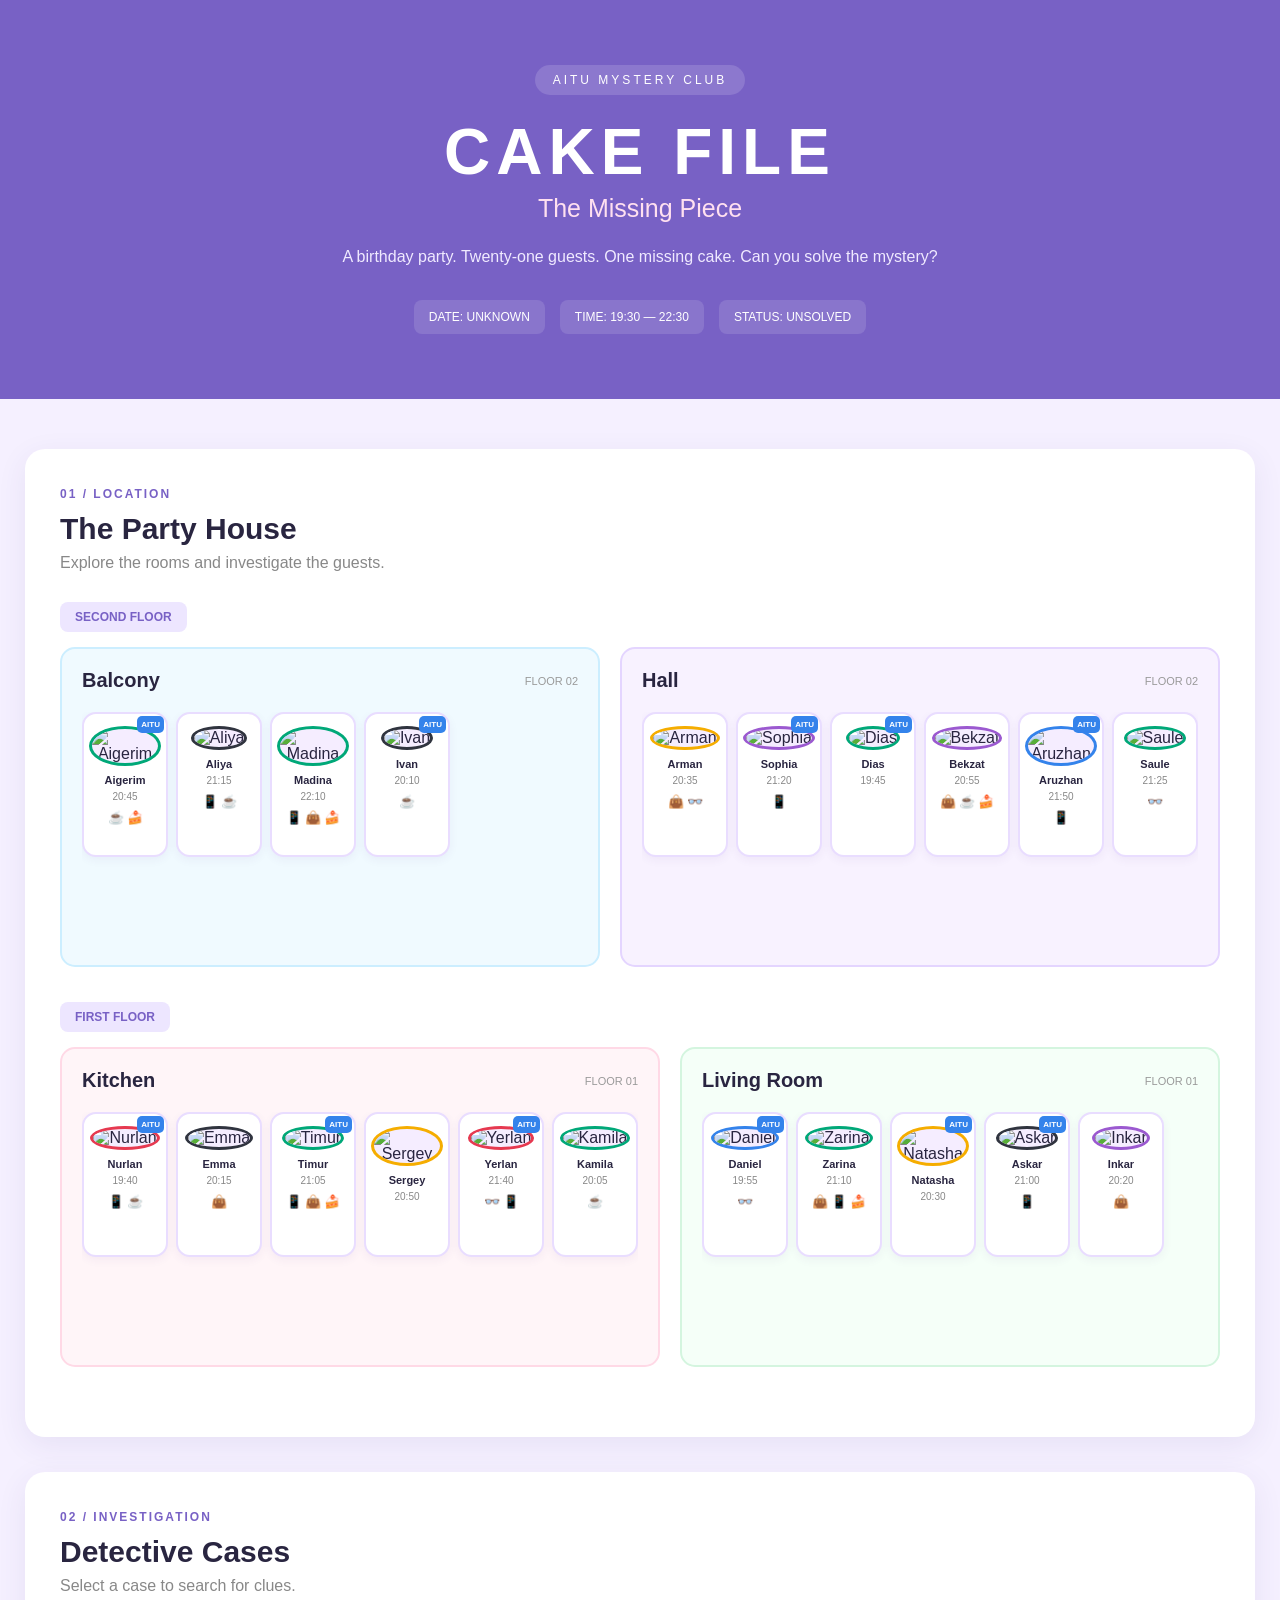
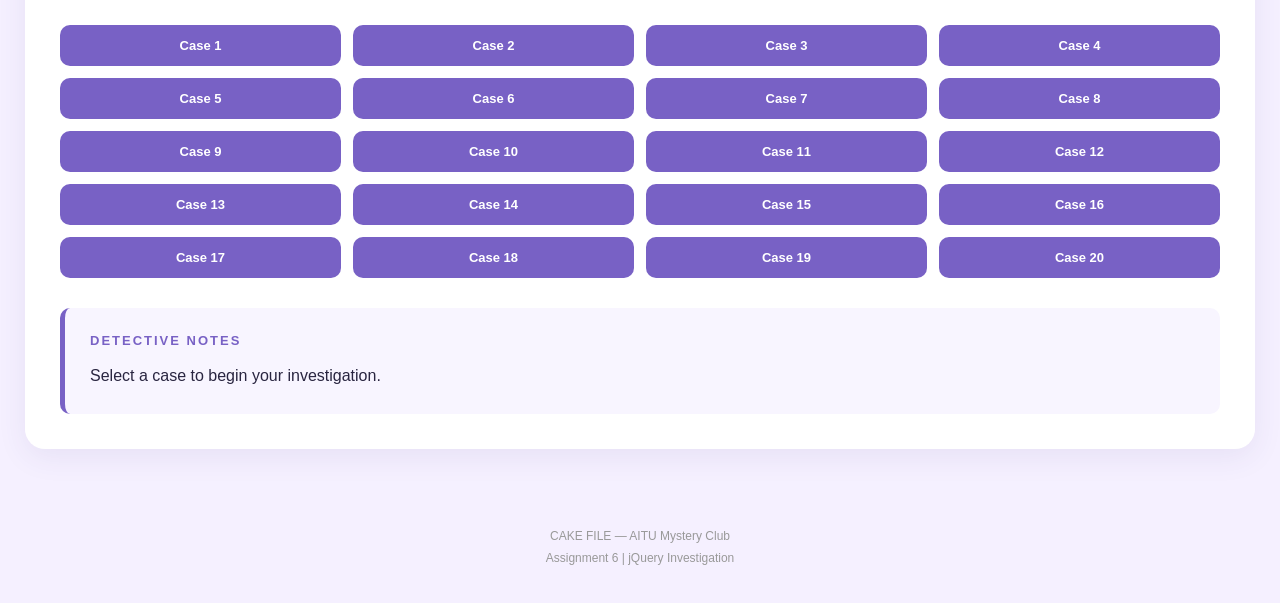
==== index.html @ b47d7466 "Add files via upload" ====
<!DOCTYPE html>
<html lang="en">
<head>
    <meta charset="UTF-8">
    <meta name="viewport" content="width=device-width, initial-scale=1.0">

    <title>CAKE FILE — Anime Mystery</title>

    <link rel="stylesheet" href="style.css">

    <script src="https://code.jquery.com/jquery-3.7.1.min.js"></script>
    <script src="script.js" defer></script>
</head>

<body>

    <header class="main-header">
        <div class="header-content">
            <span class="case-label">AITU MYSTERY CLUB</span>

            <h1>CAKE FILE</h1>

            <p class="subtitle">The Missing Piece</p>

            <p class="description">
                A birthday party. Twenty-one guests. One missing cake.
                Can you solve the mystery?
            </p>

            <div class="case-info">
                <span>DATE: UNKNOWN</span>
                <span>TIME: 19:30 — 22:30</span>
                <span>STATUS: UNSOLVED</span>
            </div>
        </div>
    </header>

    <main>

        <section class="house">

            <div class="section-heading">
                <span class="section-number">01 / LOCATION</span>
                <h2>The Party House</h2>
                <p>Explore the rooms and investigate the guests.</p>
            </div>

            <div class="floor" id="floor2">

                <div class="floor-label">SECOND FLOOR</div>

                <div class="rooms">

                    <div class="room balcony" id="balcony">
                        <div class="room-header">
                            <h3>Balcony</h3>
                            <span>FLOOR 02</span>
                        </div>
                        <div class="guests"></div>
                    </div>

                    <div class="room hall" id="hall">
                        <div class="room-header">
                            <h3>Hall</h3>
                            <span>FLOOR 02</span>
                        </div>
                        <div class="guests"></div>
                    </div>

                </div>
            </div>

            <div class="floor" id="floor1">

                <div class="floor-label">FIRST FLOOR</div>

                <div class="rooms">

                    <div class="room kitchen" id="kitchen">
                        <div class="room-header">
                            <h3>Kitchen</h3>
                            <span>FLOOR 01</span>
                        </div>
                        <div class="guests"></div>
                    </div>

                    <div class="room living" id="living">
                        <div class="room-header">
                            <h3>Living Room</h3>
                            <span>FLOOR 01</span>
                        </div>
                        <div class="guests"></div>
                    </div>

                </div>
            </div>

        </section>

        <section class="investigation">

            <div class="section-heading">
                <span class="section-number">02 / INVESTIGATION</span>
                <h2>Detective Cases</h2>
                <p>Select a case to search for clues.</p>
            </div>

            <div id="caseButtons"></div>

            <div class="detective-notes">
                <h3>DETECTIVE NOTES</h3>

                <div id="result">
                    Select a case to begin your investigation.
                </div>
            </div>

        </section>

    </main>

    <footer>
        <p>CAKE FILE — AITU Mystery Club</p>
        <p>Assignment 6 | jQuery Investigation</p>
    </footer>

</body>
</html>
---- style.css ----
* {
    margin: 0;
    padding: 0;
    box-sizing: border-box;
}

body {
    font-family: Arial, sans-serif;
    background: #f5f0ff;
    color: #292540;
}

/* HEADER */

.main-header {
    background: #7861c5;
    color: white;
    text-align: center;
    padding: 65px 20px;
}

.header-content {
    max-width: 900px;
    margin: auto;
}

.case-label {
    display: inline-block;
    background: #ffffff25;
    padding: 8px 18px;
    border-radius: 20px;
    font-size: 12px;
    letter-spacing: 3px;
}

.main-header h1 {
    font-size: 64px;
    margin-top: 20px;
    letter-spacing: 6px;
}

.subtitle {
    font-size: 25px;
    margin-top: 5px;
    color: #ffe0f0;
}

.description {
    margin-top: 20px;
    line-height: 1.7;
    color: #f0eaff;
}

.case-info {
    display: flex;
    justify-content: center;
    flex-wrap: wrap;
    gap: 15px;
    margin-top: 30px;
}

.case-info span {
    background: #ffffff20;
    padding: 10px 15px;
    border-radius: 8px;
    font-size: 12px;
}

/* MAIN */

main {
    max-width: 1300px;
    margin: 50px auto;
    padding: 0 25px;
}

.house,
.investigation {
    background: white;
    padding: 35px;
    border-radius: 20px;
    box-shadow: 0 8px 30px rgba(70, 45, 130, 0.08);
    margin-bottom: 35px;
}

/* SECTION HEADINGS */

.section-heading {
    margin-bottom: 30px;
}

.section-number {
    color: #7861c5;
    font-size: 12px;
    font-weight: bold;
    letter-spacing: 2px;
}

.section-heading h2 {
    font-size: 30px;
    margin-top: 10px;
}

.section-heading p {
    color: #888;
    margin-top: 8px;
}

/* FLOORS */

.floor {
    margin-bottom: 35px;
}

.floor-label {
    background: #ede6ff;
    color: #7861c5;
    display: inline-block;
    padding: 8px 15px;
    border-radius: 8px;
    font-weight: bold;
    font-size: 12px;
    margin-bottom: 15px;
}

.rooms {
    display: grid;
    grid-template-columns: 1fr 1fr;
    gap: 20px;
}

/* ROOMS */

.room {
    border: 2px solid #eee;
    border-radius: 15px;
    min-height: 260px;
    padding: 20px;
}

.balcony {
    background: #f0faff;
    border-color: #cceeff;
}

.hall {
    background: #f8f2ff;
    border-color: #e4d5ff;
}

.kitchen {
    background: #fff5f8;
    border-color: #ffd9e6;
}

.living {
    background: #f5fff8;
    border-color: #d4f5df;
}

.room-header {
    display: flex;
    justify-content: space-between;
    align-items: center;
    margin-bottom: 20px;
}

.room-header h3 {
    font-size: 20px;
}

.room-header span {
    font-size: 11px;
    color: #999;
}

.guests {
    display: flex;
    flex-wrap: wrap;
    justify-content: center;
    gap: 12px;
}

/* INVESTIGATION */

#caseButtons {
    display: grid;
    grid-template-columns: repeat(4, 1fr);
    gap: 12px;
}

button {
    padding: 13px;
    border: none;
    border-radius: 10px;
    background: #7861c5;
    color: white;
    cursor: pointer;
    font-size: 13px;
    font-weight: bold;
}

button:hover {
    background: #6046ae;
}

/* DETECTIVE NOTES */

.detective-notes {
    margin-top: 30px;
    background: #f8f5ff;
    border-left: 5px solid #7861c5;
    border-radius: 10px;
    padding: 25px;
}

.detective-notes h3 {
    font-size: 13px;
    letter-spacing: 2px;
    color: #7861c5;
    margin-bottom: 15px;
}

#result {
    line-height: 1.6;
}

/* FOOTER */

footer {
    text-align: center;
    padding: 30px;
    color: #999;
    font-size: 12px;
}

footer p {
    margin-bottom: 8px;
}

/* RESPONSIVE */

@media (max-width: 768px) {
    .rooms {
        grid-template-columns: 1fr;
    }

    #caseButtons {
        grid-template-columns: repeat(2, 1fr);
    }

    .main-header h1 {
        font-size: 42px;
    }

    .house,
    .investigation {
        padding: 20px;
    }
}

/* ANIME CHARACTER CARDS */

.guest {
    width: 78px;
    flex-shrink: 0;
    background: white;
    border: 2px solid #e9ddff;
    border-radius: 14px;
    padding: 12px 8px;
    text-align: center;
    cursor: pointer;
    box-shadow: 0 3px 10px rgba(80, 50, 140, 0.06);
}

.guest img {
    width: 65px;
    height: 65px;
    border-radius: 50%;
    background: #f5edff;
    border: 3px solid #bca8ef;
    object-fit: cover;
}

.guest-name {
    font-size: 12px;
    font-weight: bold;
    margin-top: 8px;
    color: #292540;
}

/* MORE SPACE FOR CHARACTERS */

.room {
    min-height: 320px;
}

.guests {
    display: flex;
    flex-wrap: nowrap;
    justify-content: flex-start;
    align-items: flex-start;
    gap: 8px;
    overflow-x: auto;
    padding-bottom: 10px;
}

/* GUEST INFORMATION */

.guest {
    position: relative;
    width: 86px;
    min-height: 145px;
    padding: 12px 5px;
    flex-shrink: 0;
}

.guest img {
    width: 55px;
    height: 55px;
}

.guest-name {
    font-size: 11px;
}

.guest-time {
    margin-top: 5px;
    font-size: 10px;
    color: #888;
}

.guest-items {
    display: flex;
    justify-content: center;
    flex-wrap: wrap;
    gap: 3px;
    margin-top: 8px;
    font-size: 13px;
}

/* CLOTHING COLORS */

.color-red img {
    border-color: #e63950;
}

.color-blue img {
    border-color: #3483eb;
}

.color-green img {
    border-color: #00a878;
}

.color-black img {
    border-color: #30343f;
}

.color-yellow img {
    border-color: #f5ad00;
}

.color-purple img {
    border-color: #9b59d0;
}

/* AITU BADGE */

.aitu-badge {
    position: absolute;
    top: 2px;
    right: 2px;
    background: #3483eb;
    color: white;
    font-size: 8px;
    font-weight: bold;
    padding: 4px;
    border-radius: 5px;
}

/* INVESTIGATION RESULTS */

.guest.found {
    border: 2px solid #ffb84d;
    background: #fff8e8;
    box-shadow: 0 0 12px rgba(255, 184, 77, 0.5);
}

/* FOUND ROOMS */

.room.found {
    border: 3px solid #ffb84d;
    box-shadow: 0 0 15px rgba(255, 184, 77, 0.4);
}
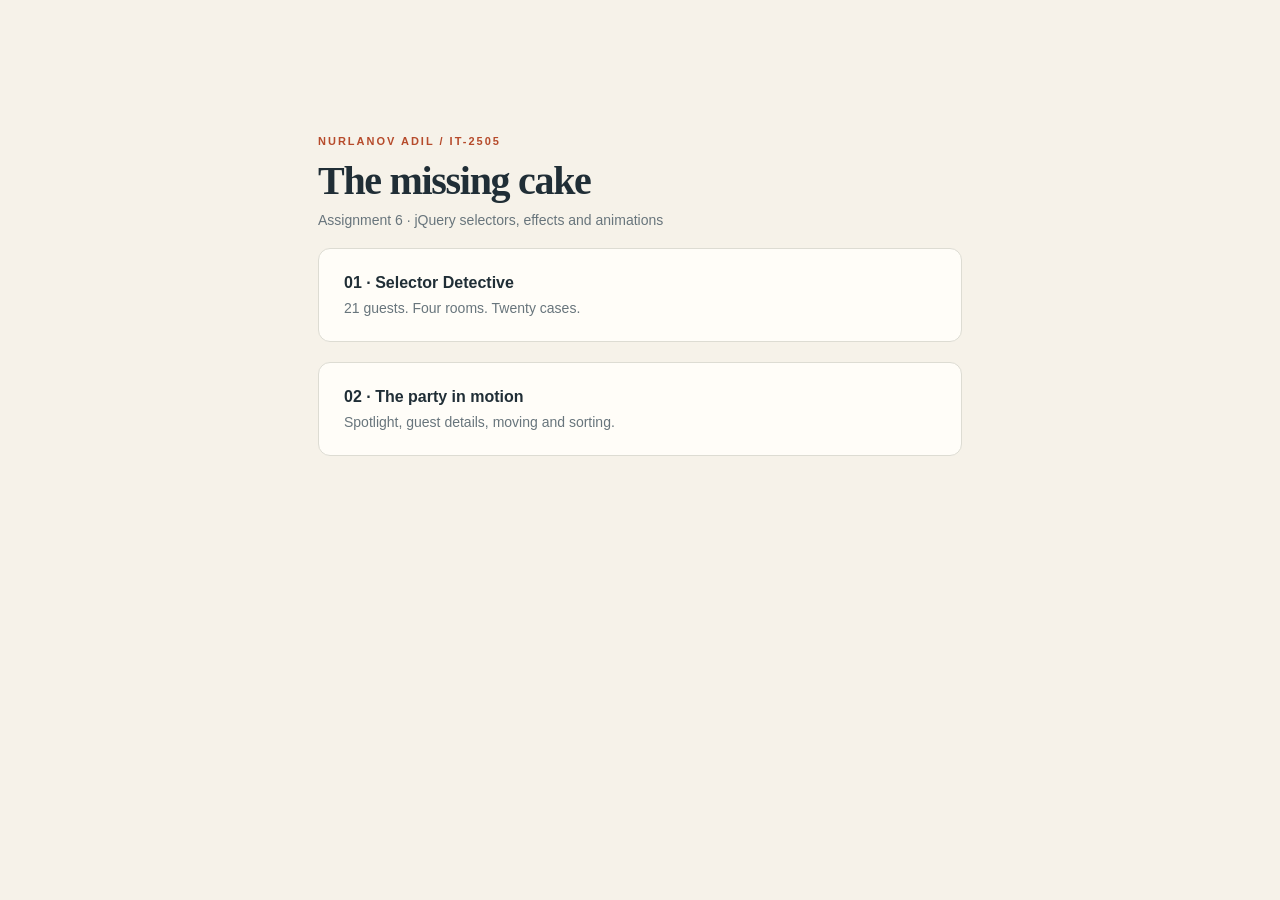
==== commit 133200aa: "Add files via upload" ====
--- a/index.html
+++ b/index.html
@@ -1,128 +1 @@
-<!DOCTYPE html>
-<html lang="en">
-<head>
-    <meta charset="UTF-8">
-    <meta name="viewport" content="width=device-width, initial-scale=1.0">
-
-    <title>CAKE FILE — Anime Mystery</title>
-
-    <link rel="stylesheet" href="style.css">
-
-    <script src="https://code.jquery.com/jquery-3.7.1.min.js"></script>
-    <script src="script.js" defer></script>
-</head>
-
-<body>
-
-    <header class="main-header">
-        <div class="header-content">
-            <span class="case-label">AITU MYSTERY CLUB</span>
-
-            <h1>CAKE FILE</h1>
-
-            <p class="subtitle">The Missing Piece</p>
-
-            <p class="description">
-                A birthday party. Twenty-one guests. One missing cake.
-                Can you solve the mystery?
-            </p>
-
-            <div class="case-info">
-                <span>DATE: UNKNOWN</span>
-                <span>TIME: 19:30 — 22:30</span>
-                <span>STATUS: UNSOLVED</span>
-            </div>
-        </div>
-    </header>
-
-    <main>
-
-        <section class="house">
-
-            <div class="section-heading">
-                <span class="section-number">01 / LOCATION</span>
-                <h2>The Party House</h2>
-                <p>Explore the rooms and investigate the guests.</p>
-            </div>
-
-            <div class="floor" id="floor2">
-
-                <div class="floor-label">SECOND FLOOR</div>
-
-                <div class="rooms">
-
-                    <div class="room balcony" id="balcony">
-                        <div class="room-header">
-                            <h3>Balcony</h3>
-                            <span>FLOOR 02</span>
-                        </div>
-                        <div class="guests"></div>
-                    </div>
-
-                    <div class="room hall" id="hall">
-                        <div class="room-header">
-                            <h3>Hall</h3>
-                            <span>FLOOR 02</span>
-                        </div>
-                        <div class="guests"></div>
-                    </div>
-
-                </div>
-            </div>
-
-            <div class="floor" id="floor1">
-
-                <div class="floor-label">FIRST FLOOR</div>
-
-                <div class="rooms">
-
-                    <div class="room kitchen" id="kitchen">
-                        <div class="room-header">
-                            <h3>Kitchen</h3>
-                            <span>FLOOR 01</span>
-                        </div>
-                        <div class="guests"></div>
-                    </div>
-
-                    <div class="room living" id="living">
-                        <div class="room-header">
-                            <h3>Living Room</h3>
-                            <span>FLOOR 01</span>
-                        </div>
-                        <div class="guests"></div>
-                    </div>
-
-                </div>
-            </div>
-
-        </section>
-
-        <section class="investigation">
-
-            <div class="section-heading">
-                <span class="section-number">02 / INVESTIGATION</span>
-                <h2>Detective Cases</h2>
-                <p>Select a case to search for clues.</p>
-            </div>
-
-            <div id="caseButtons"></div>
-
-            <div class="detective-notes">
-                <h3>DETECTIVE NOTES</h3>
-
-                <div id="result">
-                    Select a case to begin your investigation.
-                </div>
-            </div>
-
-        </section>
-
-    </main>
-
-    <footer>
-        <p>CAKE FILE — AITU Mystery Club</p>
-        <p>Assignment 6 | jQuery Investigation</p>
-    </footer>
-
-</body>
-</html>+<!doctype html><html lang="en"><head><meta charset="utf-8"><meta name="viewport" content="width=device-width,initial-scale=1"><title>Assignment 6 · jQuery</title><link rel="stylesheet" href="assets/style.css"></head><body><main class="landing"><p class="eyebrow">NURLANOV ADIL / IT-2505</p><h1>The missing cake</h1><p class="intro">Assignment 6 · jQuery selectors, effects and animations</p><a class="version" href="task1/index.html"><b>01 · Selector Detective</b><span>21 guests. Four rooms. Twenty cases.</span></a><a class="version" href="task2/index.html"><b>02 · The party in motion</b><span>Spotlight, guest details, moving and sorting.</span></a></main></body></html>
--- a/assets/style.css
+++ b/assets/style.css
@@ -0,0 +1 @@
+:root{--ink:#202e36;--muted:#68757c;--paper:#f6f2e9;--line:#dddcd3;--orange:#b64b2b;--green:#278167;--blue:#3976b8}*{box-sizing:border-box}body{margin:0;background:var(--paper);color:var(--ink);font-family:Arial,Helvetica,sans-serif}main{max-width:1380px;margin:auto;padding:30px 28px}header{display:flex;justify-content:space-between;align-items:center;gap:20px;margin-bottom:24px}.eyebrow{font-size:11px;letter-spacing:2px;font-weight:bold;color:var(--orange);margin:0 0 10px}h1{font-family:Georgia,serif;font-size:40px;letter-spacing:-1.3px;margin:0 0 8px}.cake{color:var(--orange)}.intro{font-size:14px;color:var(--muted);margin:0}nav{display:flex;gap:8px;align-items:center}nav a{color:var(--ink);font-size:12px;padding:9px}button{cursor:pointer;font:inherit;border:1px solid var(--line);background:#fffdf8;border-radius:6px;color:var(--ink);padding:9px 12px}button:hover{background:#ebe5d8}button:focus-visible,a:focus-visible,.guest:focus-visible{outline:3px solid #b64b2b;outline-offset:3px}#clear{background:var(--ink);color:white;border-color:var(--ink)}.case-panel{border:1px solid var(--line);padding:16px;background:#fffcf5;border-radius:12px}.section-label{display:flex;justify-content:space-between;font-size:10px;letter-spacing:1px;margin-bottom:12px}.section-label span{color:var(--muted);letter-spacing:0}#cases{display:grid;grid-template-columns:repeat(5,1fr);gap:6px}.case-button{display:flex;align-items:center;text-align:left;font-size:11px;gap:9px;padding:8px;min-height:34px}.case-button small{color:var(--orange);font-weight:bold;font-size:10px}.case-button.active{border-color:var(--orange);background:#f8e4d6}#result{display:flex;align-items:center;gap:18px;padding:15px 2px 8px;font-size:12px;min-height:48px}#result b{color:var(--orange);white-space:nowrap}#result span{line-height:1.6}#chain{white-space:pre-wrap;overflow-wrap:anywhere;background:#ede9de;padding:10px 12px;border-radius:6px;font:11px/1.5 monospace;color:#48565c;margin:0 0 18px}.floor{margin-bottom:14px}.floor-label{display:flex;align-items:center;gap:10px;font-size:10px;font-weight:bold;letter-spacing:1.5px;margin:0 0 8px;color:var(--muted)}.floor-label:after{content:"";height:1px;background:var(--line);flex:1}.rooms{display:grid;grid-template-columns:1fr 1fr;gap:14px}.room{background:#fffdf8;border:1px solid var(--line);border-radius:10px;padding:13px;min-width:0}.room-head{display:flex;justify-content:space-between;align-items:center;margin-bottom:12px}.room h2{font-family:Georgia,serif;font-size:20px;margin:0}.room .count{font:11px Arial;color:var(--muted);margin-left:8px}.sort{font-size:10px;padding:6px 9px}.guests{display:flex;gap:7px;flex-wrap:wrap;align-items:flex-start;min-height:146px}.guest{position:relative;width:91px;height:146px;flex:0 0 91px;border:1px solid transparent;border-radius:9px;padding:8px 3px;text-align:center;cursor:pointer;background:#f5f3eb;outline-offset:1px}.guest.found{background:#fbecce;border-color:#c79336}.room.found{border-color:#c79336;box-shadow:inset 0 0 0 1px #c79336}.avatar{display:block;width:55px;height:55px;border:3px solid var(--color);border-radius:50%;background:#e5e5de;object-fit:cover;margin:0 auto 6px}.color-red{--color:#cf4b58}.color-blue{--color:#3979d0}.color-green{--color:#2a8b63}.color-black{--color:#2a3035}.color-yellow{--color:#dda31a}.color-purple{--color:#9451c5}.guest-name{display:block;font-size:11px;font-weight:bold}.time{display:block;font-size:10px;color:var(--muted);margin-top:3px}.things{margin-top:7px;display:flex;justify-content:center;gap:3px}.thing{display:inline-flex;align-items:center;justify-content:center;width:17px;height:18px;background:#e6e8e6;border-radius:3px;font-size:12px;color:#243c47}.badge{position:absolute;right:6px;top:3px;background:#245582;color:white;border:2px solid #fffdf8;font-size:7px;padding:4px 2px;border-radius:12px}.space{height:146px;flex-shrink:0}.flying{position:fixed;z-index:110;pointer-events:none;margin:0}footer{display:flex;justify-content:space-between;gap:20px;align-items:center;margin-top:16px;color:var(--muted);font-size:10px}.legend{display:flex;gap:16px;flex-wrap:wrap}.aitu-key{color:#245582}footer p{margin:0}#hint{display:block;margin-top:5px}#shade{position:fixed;inset:0;background:#162631;z-index:90}#detail{position:fixed;z-index:100;background:#fffdf8;border:1px solid var(--line);border-radius:16px;padding:24px;overflow:hidden;box-shadow:0 20px 80px #17252e50}#detail h2{font:30px Georgia;margin:0 0 12px}#detail p{font-size:14px;line-height:1.7}#detail .avatar{width:78px;height:78px;margin:0 0 16px}#detail .close{position:absolute;top:12px;right:12px;padding:4px 9px}#detail .move-buttons{display:flex;gap:8px;flex-wrap:wrap;margin-top:15px}#detail .move-buttons button{font-size:12px}.landing{max-width:700px;padding-top:15vh}.version{display:block;text-decoration:none;color:var(--ink);padding:25px;border:1px solid var(--line);border-radius:12px;margin-top:20px;background:#fffdf8}.version b,.version span{display:block}.version span{font-size:14px;color:var(--muted);margin-top:8px}[hidden]{display:none!important}@media(max-width:1250px){.guest{width:81px;flex-basis:81px}.guests{gap:5px}.room{padding:10px}}@media(max-width:1100px){.rooms{grid-template-columns:1fr}.guest{width:91px;flex-basis:91px}.guests{gap:7px}#cases{grid-template-columns:repeat(4,1fr)}}@media(max-width:700px){main{padding:20px 12px}header{display:block}nav{margin-top:18px}h1{font-size:32px}#cases{grid-template-columns:repeat(2,1fr)}#result,footer{display:block}#result b{display:block}#result span{display:block;margin-top:6px}footer p{margin-top:15px}.section-label span{display:none}.room h2{font-size:19px}}
